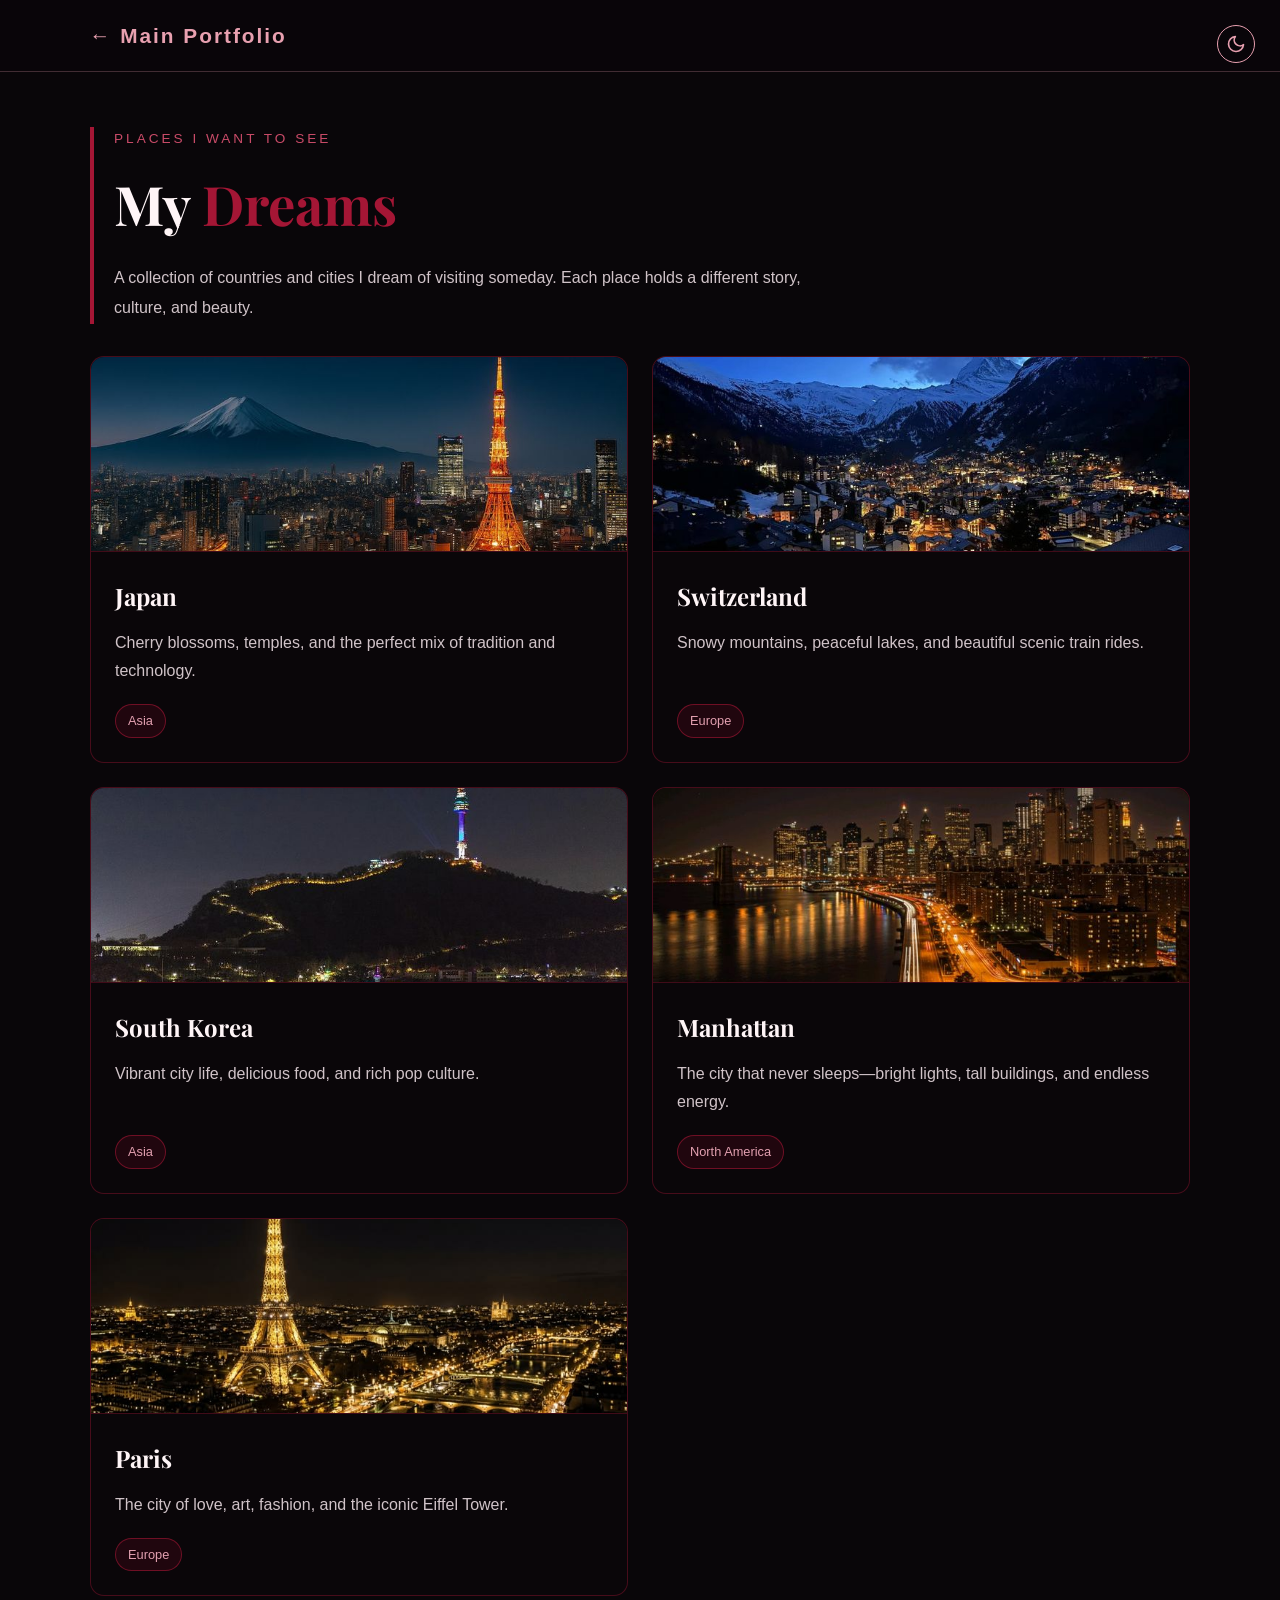
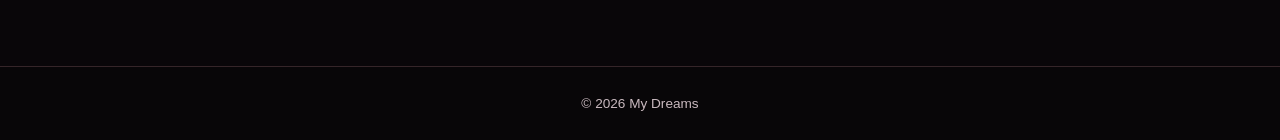
==== index.html @ 78c8a3f3 "Add files via upload" ====
<!DOCTYPE html>
<html lang="en">
<head>
    <meta charset="UTF-8">
    <meta name="viewport" content="width=device-width, initial-scale=1.0">
    <title>My Dreams</title>
    <link rel="preconnect" href="https://fonts.googleapis.com">
    <link href="https://fonts.googleapis.com/css2?family=Playfair+Display:wght@400;500;600;700&display=swap" rel="stylesheet">
    <link rel="stylesheet" href="style.css">
</head>
<body>

<div class="theme-toggle-container">
    <button id="theme-toggle" class="theme-toggle" aria-label="Toggle Theme">
        <svg id="moon-icon" xmlns="http://www.w3.org/2000/svg" width="20" height="20" viewBox="0 0 24 24" fill="none" stroke="currentColor" stroke-width="2" stroke-linecap="round" stroke-linejoin="round">
            <path d="M21 12.79A9 9 0 1 1 11.21 3 7 7 0 0 0 21 12.79z"></path>
        </svg>
        <svg id="sun-icon" xmlns="http://www.w3.org/2000/svg" width="20" height="20" viewBox="0 0 24 24" fill="none" stroke="currentColor" stroke-width="2" stroke-linecap="round" stroke-linejoin="round" style="display: none;">
            <circle cx="12" cy="12" r="5"></circle>
            <line x1="12" y1="1" x2="12" y2="3"></line>
            <line x1="12" y1="21" x2="12" y2="23"></line>
            <line x1="4.22" y1="4.22" x2="5.64" y2="5.64"></line>
            <line x1="18.36" y1="18.36" x2="19.78" y2="19.78"></line>
            <line x1="1" y1="12" x2="3" y2="12"></line>
            <line x1="21" y1="12" x2="23" y2="12"></line>
            <line x1="4.22" y1="19.78" x2="5.64" y2="18.36"></line>
            <line x1="18.36" y1="5.64" x2="19.78" y2="4.22"></line>
        </svg>
    </button>
</div>

    <header>
        <nav class="navbar">
            <a href="https://dyanne-brtz.github.io/1st-project-ITE/" class="logo">← Main Portfolio</a>
        </nav>
    </header>

    <main class="page-content">
        <section class="projects-section">
            <div class="projects-header">
                <p class="welcome-text">PLACES I WANT TO SEE</p>
                <h1>My <span>Dreams</span></h1>
                <p class="section-description">
                    A collection of countries and cities I dream of visiting someday. 
                    Each place holds a different story, culture, and beauty.
                </p>
            </div>

            <div class="projects-grid">
                <article class="project-card">
                    <a href="japan.html" style="text-decoration: none; display: block;">
                        <div class="project-image">
                            <img src="japan-cover.jpg" alt="Japan Cover">
                        </div>
                    </a>
                    <div class="project-info">
                        <h2>Japan</h2>
                        <p>Cherry blossoms, temples, and the perfect mix of tradition and technology.</p>
                        <a href="japan.html" class="project-category">Asia</a>
                    </div>
                </article>

                <article class="project-card">
                    <a href="switzerland.html" style="text-decoration: none; display: block;">
                        <div class="project-image">
                            <img src="switzerland-cover.jpg" alt="Switzerland Cover">
                        </div>
                    </a>
                    <div class="project-info">
                        <h2>Switzerland</h2>
                        <p>Snowy mountains, peaceful lakes, and beautiful scenic train rides.</p>
                        <a href="switzerland.html" class="project-category">Europe</a>
                    </div>
                </article>

                <article class="project-card">
                    <a href="south-korea.html" style="text-decoration: none; display: block;">
                        <div class="project-image">
                            <img src="south-korea-cover.jpg" alt="South Korea Cover">
                        </div>
                    </a>
                    <div class="project-info">
                        <h2>South Korea</h2>
                        <p>Vibrant city life, delicious food, and rich pop culture.</p>
                        <a href="south-korea.html" class="project-category">Asia</a>
                    </div>
                </article>

                <article class="project-card">
                    <a href="manhattan.html" style="text-decoration: none; display: block;">
                        <div class="project-image">
                            <img src="manhattan-cover.jpg" alt="Manhattan Cover">
                        </div>
                    </a>
                    <div class="project-info">
                        <h2>Manhattan</h2>
                        <p>The city that never sleeps—bright lights, tall buildings, and endless energy.</p>
                        <a href="manhattan.html" class="project-category">North America</a>
                    </div>
                </article>

                <article class="project-card">
                    <a href="paris.html" style="text-decoration: none; display: block;">
                        <div class="project-image">
                            <img src="paris-cover.jpg" alt="Paris Cover">
                        </div>
                    </a>
                    <div class="project-info">
                        <h2>Paris</h2>
                        <p>The city of love, art, fashion, and the iconic Eiffel Tower.</p>
                        <a href="paris.html" class="project-category">Europe</a>
                    </div>
                </article>

            </div>
        </section>
    </main>

    <footer>
        <p>© 2026 My Dreams</p>
    </footer>

    <script src="theme.js"></script>
</body>
</html>
---- style.css ----
* {
    margin: 0;
    padding: 0;
    box-sizing: border-box;
}

:root {
    --black: #090609;
    --dark-red: #650b20;
    --red: #a41635;
    --pink: #e8a0b0;
    --white: #fff5f7;
    --muted: #c9b9bf;
    --glass: rgba(15, 7, 12, 0.82);
}

html {
    scroll-behavior: smooth;
}

body {
    min-height: 100vh;
    font-family: Arial, Helvetica, sans-serif;
    color: var(--white);
    background-color: var(--black);
    line-height: 1.7;
}

body.light-mode {
    background-color: #f4f4f9 !important;
    color: #1a1a1a !important;
}

.navbar {
    width: 100%;
    padding: 18px 7%;
    display: flex;
    justify-content: space-between;
    align-items: center;
    flex-wrap: wrap;
    gap: 15px;
    background: rgba(9, 6, 9, 0.92);
    border-bottom: 1px solid rgba(232, 160, 176, 0.25);
}

body.light-mode .navbar {
    background: rgba(255, 255, 255, 0.95) !important;
    border-bottom: 1px solid rgba(164, 22, 53, 0.2) !important;
}

.logo {
    color: var(--pink);
    font-size: 1.3rem;
    font-weight: bold;
    letter-spacing: 2px;
    text-decoration: none;
}

body.light-mode .logo { color: #a41635 !important; }

.projects-section {
    width: min(1100px, 90%);
    margin: 0 auto;
    padding: 55px 0 70px;
}

.projects-header {
    margin-bottom: 32px;
    padding-left: 20px;
    border-left: 4px solid #a41635;
}

.projects-header .welcome-text {
    color: #c94b68;
    font-size: 0.85rem;
    letter-spacing: 3px;
    margin-bottom: 8px;
}

.projects-header h1 {
    font-family: 'Playfair Display', serif;
    color: #fff5f7;
    font-size: clamp(2.3rem, 5vw, 3.4rem);
    margin: 0 0 12px;
}

body.light-mode .projects-header h1 { color: #1a1a1a !important; }
.projects-header h1 span { color: #a41635; }

.section-description {
    max-width: 720px;
    color: #d0c3c8;
    line-height: 1.9;
}

body.light-mode .section-description { color: #555 !important; }

.projects-grid {
    display: grid;
    grid-template-columns: repeat(2, minmax(0, 1fr));
    gap: 24px;
    align-items: stretch;
}

.project-card {
    display: flex;
    flex-direction: column;
    background: rgba(12, 7, 10, 0.90);
    border: 1px solid rgba(164, 22, 53, 0.4);
    border-radius: 14px;
    overflow: hidden;
    transition: transform 0.25s ease, border-color 0.25s ease;
}

body.light-mode .project-card {
    background: #ffffff !important;
    border-color: rgba(164, 22, 53, 0.3) !important;
}

.project-card:hover {
    border-color: var(--pink);
    transform: translateY(-5px);
}

.project-image {
    width: 100%;
    height: 195px;
    flex-shrink: 0;
    overflow: hidden;
    border-bottom: 1px solid rgba(164, 22, 53, 0.35);
}

.project-image img {
    display: block;
    width: 100%;
    height: 100%;
    object-fit: cover;
}

.project-info {
    padding: 24px;
    display: flex;
    flex-direction: column;
    flex-grow: 1;
}

.project-info h2 {
    margin-bottom: 12px;
    color: #fff5f7;
    font-family: 'Playfair Display', Georgia, serif;
}

body.light-mode .project-info h2 { color: #1a1a1a !important; }

.project-info > p {
    margin-bottom: 18px;
    color: #d0c3c8;
    line-height: 1.8;
    flex-grow: 1;
}

body.light-mode .project-info > p { color: #333 !important; }

.project-category {
    display: inline-block;
    padding: 5px 12px;
    color: #e2a0b0;
    font-size: 0.8rem;
    text-decoration: none;
    background: rgba(101, 11, 32, 0.25);
    border: 1px solid rgba(164, 22, 53, 0.6);
    border-radius: 20px;
    transition: 0.3s;
    align-self: flex-start;
}

body.light-mode .project-category {
    background: rgba(164, 22, 53, 0.1) !important;
    border: 1px solid rgba(164, 22, 53, 0.4) !important;
    color: #a41635 !important;
}

.project-category:hover { background: #a41635; color: #fff; }

.about-card {
    padding: 40px;
    background: rgba(12, 7, 10, 0.88);
    border: 1px solid rgba(164, 22, 53, 0.45);
    border-radius: 14px;
    box-shadow: 0 8px 25px rgba(0, 0, 0, 0.18);
}

body.light-mode .about-card { 
    background: #ffffff !important; 
    border-color: rgba(164, 22, 53, 0.3) !important;
}

body.light-mode .about-card p { color: #333 !important; }
body.light-mode .about-card h2 { color: #1a1a1a !important; }

footer {
    padding: 25px 15px;
    color: var(--muted);
    text-align: center;
    background: rgba(9, 6, 9, 0.85);
    border-top: 1px solid rgba(232, 160, 176, 0.2);
    font-size: 0.85rem;
}

body.light-mode footer { background: #fff !important; color: #555 !important; }

@media (max-width: 700px) {
    .projects-grid { grid-template-columns: 1fr; }
}

.theme-toggle-container {
    position: fixed;
    top: 25px;
    right: 25px;
    z-index: 999;
}

.theme-toggle {
    background: transparent;
    border: 1px solid var(--pink);
    color: var(--pink);
    width: 38px;
    height: 38px;
    border-radius: 50%;
    cursor: pointer;
    display: flex;
    align-items: center;
    justify-content: center;
    transition: 0.3s ease;
}

.theme-toggle:hover {
    background: var(--pink);
    color: var(--black);
    transform: scale(1.1);
}

body.light-mode .theme-toggle {
    background: rgba(255, 255, 255, 0.7);
    color: #a41635;
    border-color: #a41635;
}

.view-project {
    display: inline-block;
    padding: 10px 16px;
    margin-top: 8px;
    color: #fff5f7;
    font-size: 0.8rem;
    font-weight: bold;
    letter-spacing: 1px;
    text-decoration: none;
    background: #650b20;
    border: 1px solid #a41635;
    border-radius: 6px;
    transition: 0.3s;
}

.view-project:hover {
    background: #a41635;
    color: #ffffff;
}

body.light-mode .view-project {
    background: #a41635;
    color: #ffffff;
}
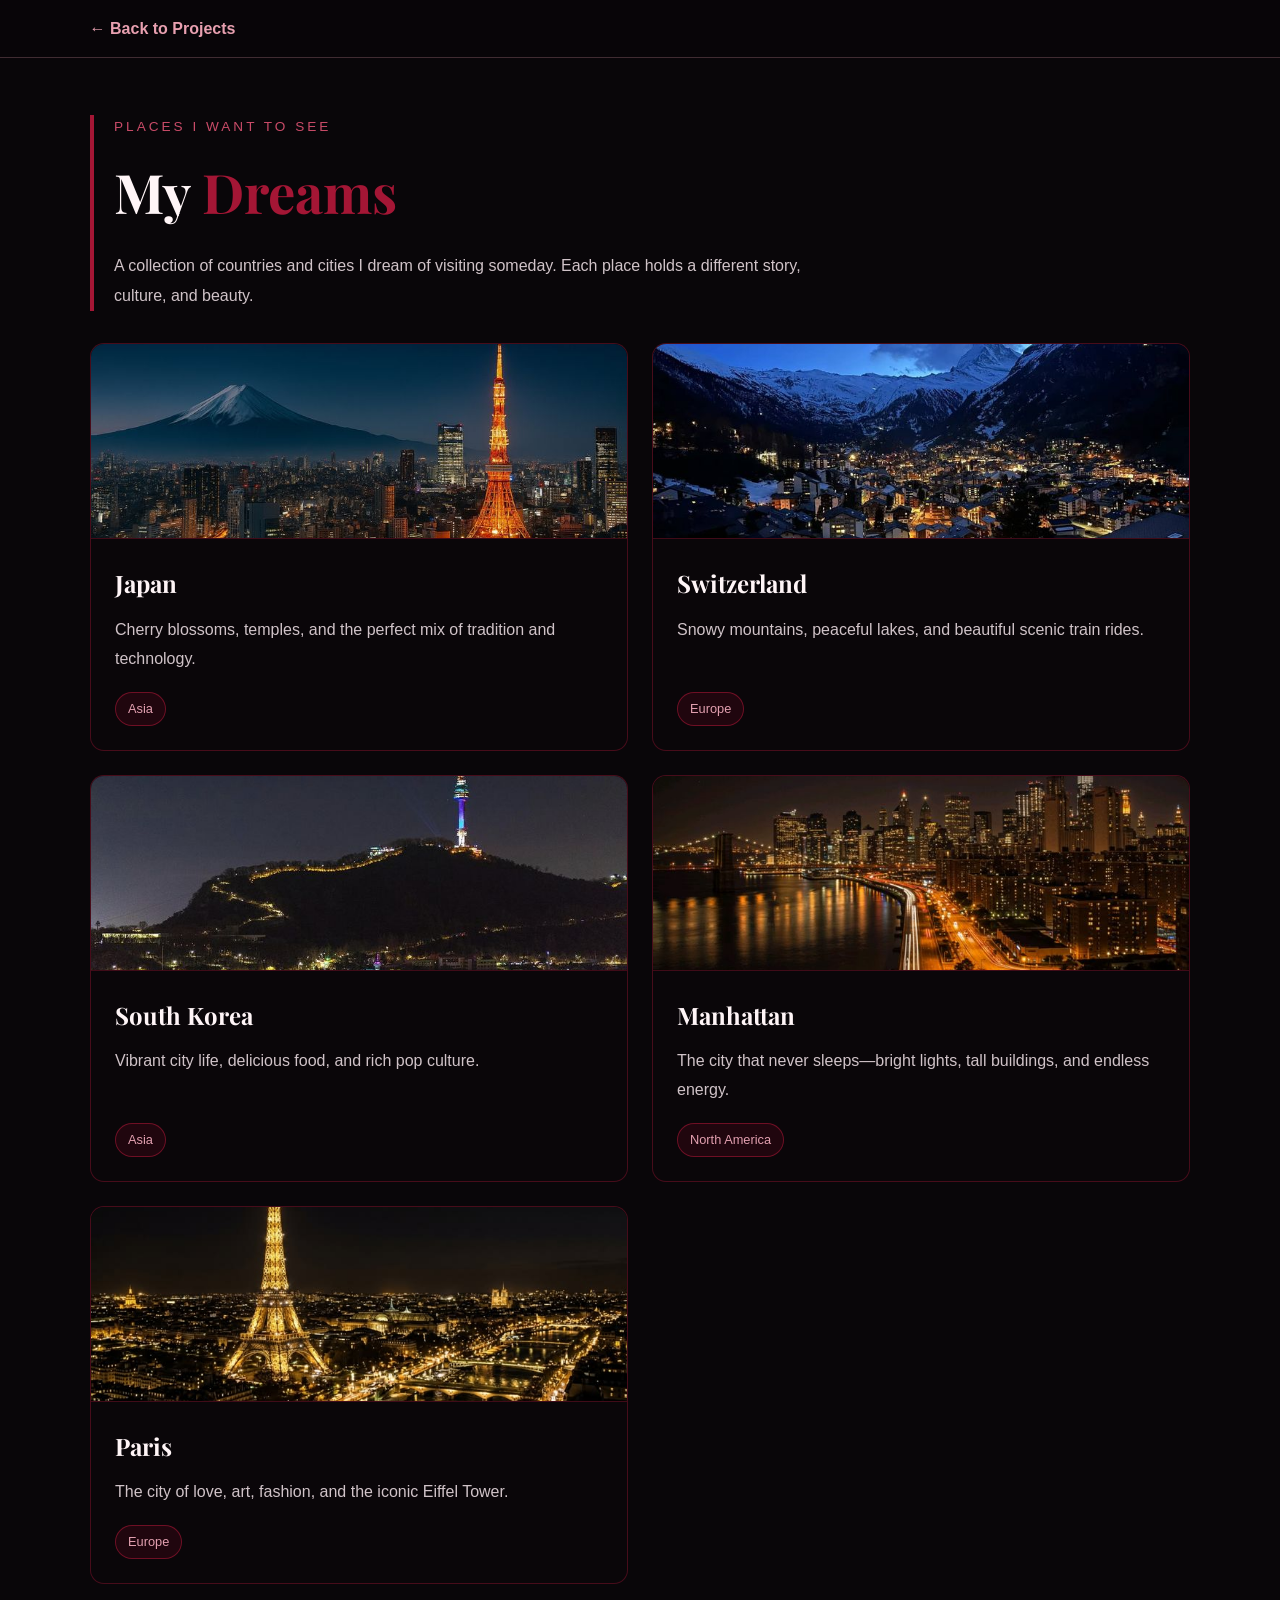
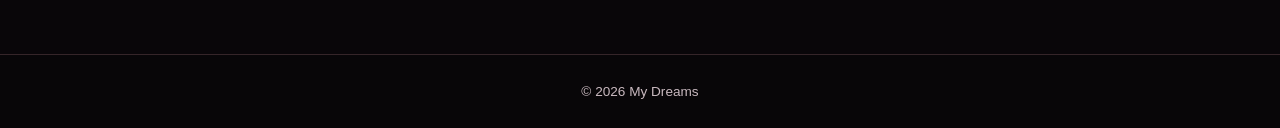
==== commit eb60f390: "Fix HTML structure and add fixed header" ====
--- a/index.html
+++ b/index.html
@@ -8,32 +8,11 @@
     <link href="https://fonts.googleapis.com/css2?family=Playfair+Display:wght@400;500;600;700&display=swap" rel="stylesheet">
     <link rel="stylesheet" href="style.css">
 </head>
-<body>
+<body style="padding-top: 60px;">
 
-<div class="theme-toggle-container">
-    <button id="theme-toggle" class="theme-toggle" aria-label="Toggle Theme">
-        <svg id="moon-icon" xmlns="http://www.w3.org/2000/svg" width="20" height="20" viewBox="0 0 24 24" fill="none" stroke="currentColor" stroke-width="2" stroke-linecap="round" stroke-linejoin="round">
-            <path d="M21 12.79A9 9 0 1 1 11.21 3 7 7 0 0 0 21 12.79z"></path>
-        </svg>
-        <svg id="sun-icon" xmlns="http://www.w3.org/2000/svg" width="20" height="20" viewBox="0 0 24 24" fill="none" stroke="currentColor" stroke-width="2" stroke-linecap="round" stroke-linejoin="round" style="display: none;">
-            <circle cx="12" cy="12" r="5"></circle>
-            <line x1="12" y1="1" x2="12" y2="3"></line>
-            <line x1="12" y1="21" x2="12" y2="23"></line>
-            <line x1="4.22" y1="4.22" x2="5.64" y2="5.64"></line>
-            <line x1="18.36" y1="18.36" x2="19.78" y2="19.78"></line>
-            <line x1="1" y1="12" x2="3" y2="12"></line>
-            <line x1="21" y1="12" x2="23" y2="12"></line>
-            <line x1="4.22" y1="19.78" x2="5.64" y2="18.36"></line>
-            <line x1="18.36" y1="5.64" x2="19.78" y2="4.22"></line>
-        </svg>
-    </button>
+<div style="position: fixed; top: 0; left: 0; width: 100%; padding: 15px 7%; background: rgba(9, 6, 9, 0.95); border-bottom: 1px solid rgba(232, 160, 176, 0.25); z-index: 9999;">
+    <a href="https://dyanne-brtz.github.io/MY-PORTFOLIO-ITE/projects.html" style="color: #e8a0b0; text-decoration: none; font-size: 1rem; font-weight: bold; font-family: Arial, sans-serif;">← Back to Projects</a>
 </div>
-
-    <header>
-        <nav class="navbar">
-            <a href="https://dyanne-brtz.github.io/1st-project-ITE/" class="logo">← Main Portfolio</a>
-        </nav>
-    </header>
 
     <main class="page-content">
         <section class="projects-section">
@@ -111,7 +90,6 @@
                         <a href="paris.html" class="project-category">Europe</a>
                     </div>
                 </article>
-
             </div>
         </section>
     </main>
@@ -119,7 +97,6 @@
     <footer>
         <p>© 2026 My Dreams</p>
     </footer>
-
     <script src="theme.js"></script>
 </body>
-</html>+</html>
